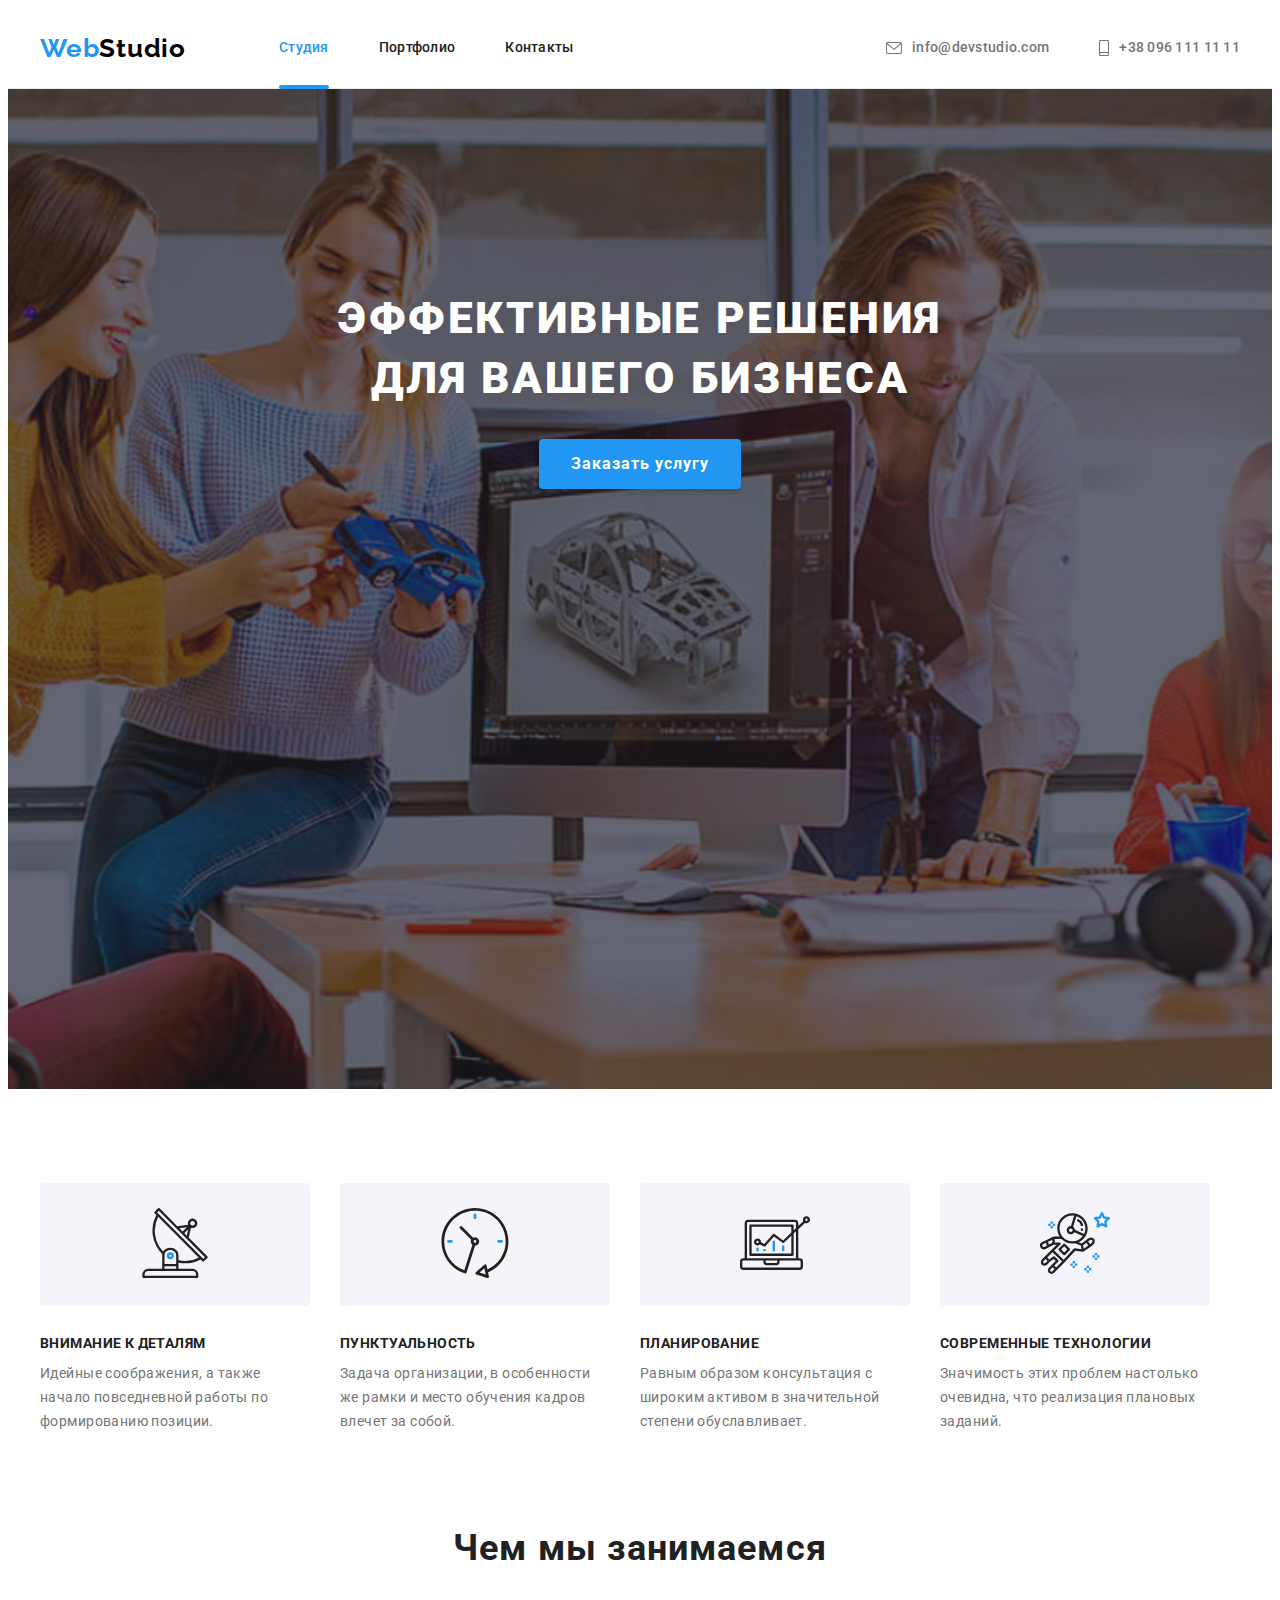
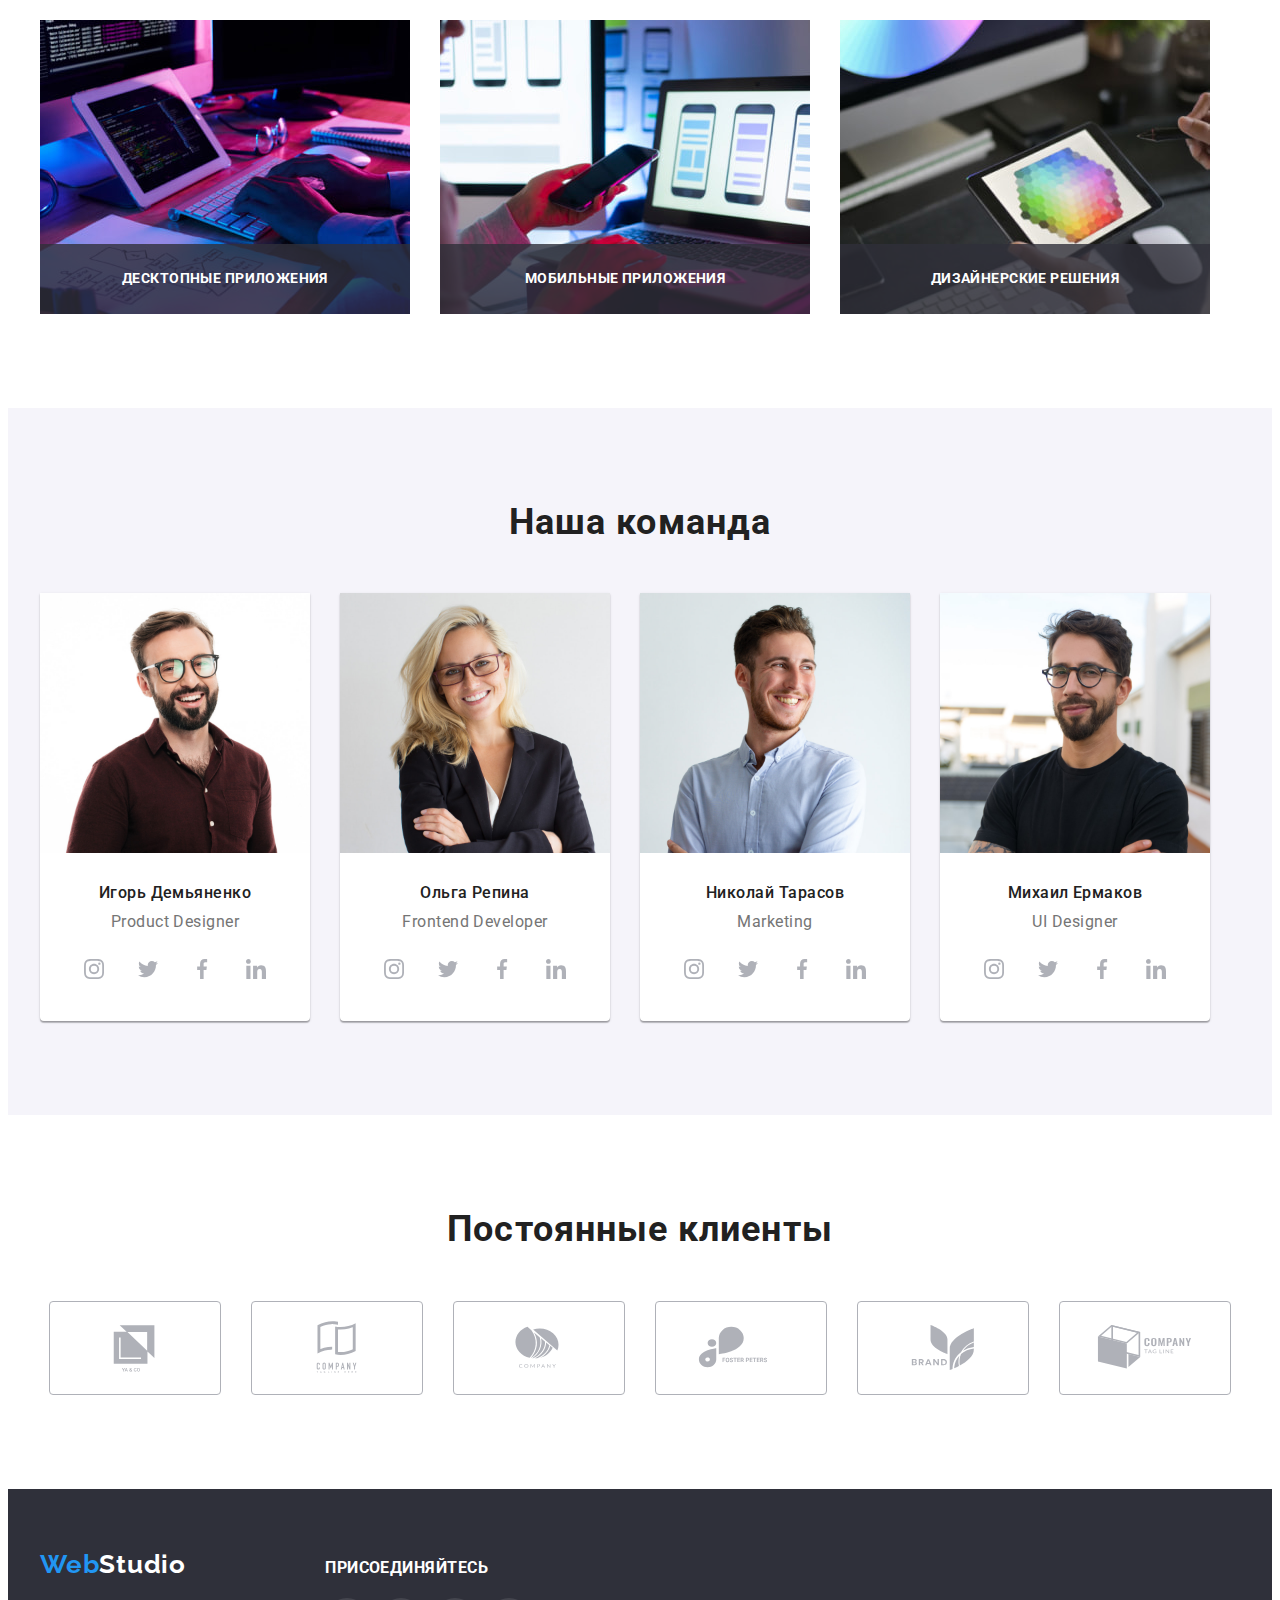
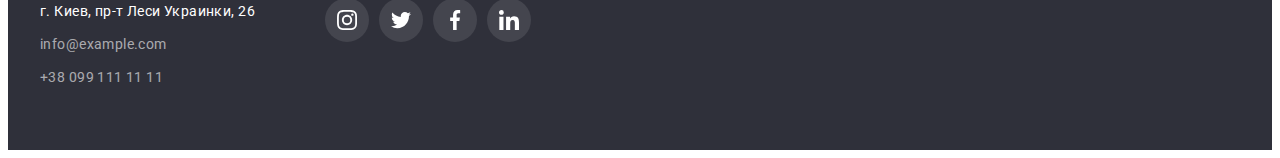
==== index.html @ eada3197 "Initial commit" ====
<!DOCTYPE html>
<html lang="ru">
  <head>
    <meta charset="UTF-8" />
    <meta http-equiv="X-UA-Compatible" content="IE=edge" />
    <meta name="viewport" content="width=device-width, initial-scale=1.0" />
    <title>Студия</title>
    <link rel="preconnect" href="https://fonts.googleapis.com" />
    <link rel="preconnect" href="https://fonts.gstatic.com" crossorigin />
    <link
      href="https://fonts.googleapis.com/css2?family=Raleway:wght@700&family=Roboto:wght@400;500;700;900&display=swap"
      rel="stylesheet"
    />
    <link
      rel="stylesheet"
      href="https://cdnjs.cloudflare.com/ajax/libs/modern-normalize/1.1.0/modern-normalize.min.css"
      integrity="sha512-wpPYUAdjBVSE4KJnH1VR1HeZfpl1ub8YT/NKx4PuQ5NmX2tKuGu6U/JRp5y+Y8XG2tV+wKQpNHVUX03MfMFn9Q=="
      crossorigin="anonymous"
      referrerpolicy="no-referrer"
    />
    <link rel="stylesheet" href="./css/styles.css" />
  </head>
  <body>
    <!--Хедер-->
    <header class="header">
      <div class="container header-container">
        <nav class="navigation">
          <a class="link-logo link header-logo" href="./index.html" lang="en"
            >Web<span class="logo-studio">Studio</span>
          </a>
          <ul class="nav-list list">
            <li class="nav-item">
              <a class="nav-link link current" href="./index.html">Студия</a>
            </li>
            <li class="nav-item">
              <a class="nav-link link" href="./portfolio.html">Портфолио</a>
            </li>
            <li class="nav-item">
              <a class="nav-link link" href="#">Контакты</a>
            </li>
          </ul>
        </nav>
        <ul class="contacts list">
          <li class="contacts-item">
            <a class="contacts-link link" href="mailto:info@devstudio.com">
              <svg class="icon-contacts" width="16" height="12">
                <use href="./images/sprite.svg#icon-envelope"></use>
              </svg>
              info@devstudio.com</a
            >
          </li>
          <li class="contacts-item">
            <a class="contacts-link link" href="tel:+380961111111">
              <svg class="icon-contacts" width="10" height="16">
                <use href="./images/sprite.svg#icon-smartphone"></use>
              </svg>
              +38 096 111 11 11</a
            >
          </li>
        </ul>
      </div>
    </header>
    <main>
      <!--Секция Hero-->
      <section class="hero section">
          <div class="container">
            <h1 class="hero-title">Эффективные решения для вашего бизнеса</h1>
            <button class="hero-btn" type="button" data-modal-open>Заказать услугу</button>
            <div class="backdrop is-hidden" data-modal>
              <div class="modal-wrapper">
                <button class="modal-btn" data-modal-close>
                  <svg width="18" height="18">
                    <use href="./images/sprite.svg#icon-close-icon-modal-form"></use>
                  </svg>
                </button>
              </div>
            </div>
          </div>
      </section>
      <!--Особенности-->
      <section class="benefits section">
        <div class="container">
          <h2 class="section-title visually-hidden">Особенности</h2>
          <ul class="benefits-list list">
            <li class="benefits-item">
              <div class="container-icon">
                <svg class="benefits-icon" width="70" height="70">
                  <use href="./images/sprite.svg#icon-antena"></use>
                </svg>
              </div>
              <h3 class="benefits-title">Внимание к деталям</h3>
              <p class="benefits-text">
                Идейные соображения, а также начало повседневной работы по формированию позиции.
              </p>
            </li>
            <li class="benefits-item">
              <div class="container-icon">
                <svg class="benefits-icon" width="70" height="70">
                  <use href="./images/sprite.svg#icon-clock"></use>
                </svg>
              </div>
              <h3 class="benefits-title">Пунктуальность</h3>
              <p class="benefits-text">
                Задача организации, в особенности же рамки и место обучения кадров влечет за собой.
              </p>
            </li>
            <li class="benefits-item">
              <div class="container-icon">
                <svg class="benefits-icon" width="70" height="70">
                  <use href="./images/sprite.svg#icon-diagram"></use>
                </svg>
              </div>
              <h3 class="benefits-title">Планирование</h3>
              <p class="benefits-text">
                Равным образом консультация с широким активом в значительной степени обуславливает.
              </p>
            </li>
            <li class="benefits-item">
              <div class="container-icon">
                <svg class="benefits-icon" width="70" height="70">
                  <use href="./images/sprite.svg#icon-astronaut"></use>
                </svg>
              </div>
              <h3 class="benefits-title">Современные технологии</h3>
              <p class="benefits-text">
                Значимость этих проблем настолько очевидна, что реализация плановых заданий.
              </p>
            </li>
          </ul>
        </div>
      </section>
      <!--Чем мы занимаемся-->
      <section class="work section">
        <div class="container">
          <h2 class="section-title">Чем мы занимаемся</h2>
          <ul class="work-list list">
            <li class="work-item">
              <img
                class="work-img"
                src="./images/work/box-1.jpg"
                alt="Разроботка структуры сайта"
                width="370"
                height="294"
              />
              <p class="work-text">Десктопные приложения</p>
            </li>
            <li class="work-item">
              <img
                class="work-img"
                src="./images/work/box-2.jpg"
                alt="Адаптивная разработка"
                width="370"
                height="294"
              />
              <p class="work-text">Мобильные приложения</p>
            </li>
            <li class="work-item">
              <img
                class="work-img"
                src="./images/work/box-3.jpg"
                alt="Цветовой дизайн"
                width="370"
                height="294"
              />
              <p class="work-text">Дизайнерские решения</p>
            </li>
          </ul>
        </div>
      </section>
      <!--Наша команда-->
      <section class="team section">
        <div class="container">
          <h2 class="section-title">Наша команда</h2>
          <ul class="team-list list">
            <li class="team-item">
              <img
                class="members-img"
                src="./images/team/product-designer.jpg"
                alt="Игорь Демьяненко"
                width="270"
                height="260"
              />
              <div class="members-group">
                <h3 class="members-title">Игорь Демьяненко</h3>
                <p class="members-position" lang="en">Product Designer</p>
                <ul class="socials-list list">
                  <li class="socials-items">
                    <a
                      class="socials-link link"
                      href="#"
                      target="_blank"
                      rel="noopener noreferrer"
                      aria-label="иконка Instagram"
                    >
                      <svg class="socials-icons" width="20" height="20">
                        <use href="./images/sprite.svg#icon-instagram"></use></svg
                    ></a>
                  </li>
                  <li class="socials-items">
                    <a
                      class="socials-link link"
                      href="#"
                      target="_blank"
                      rel="noopener noreferrer"
                      aria-label="иконка Twitter"
                    >
                      <svg class="socials-icons" width="20" height="20">
                        <use href="./images/sprite.svg#icon-twitter"></use></svg
                    ></a>
                  </li>
                  <li class="socials-items">
                    <a
                      class="socials-link link"
                      href="#"
                      target="_blank"
                      rel="noopener noreferrer"
                      aria-label="иконка Facebook"
                    >
                      <svg class="socials-icons" width="20" height="20">
                        <use href="./images/sprite.svg#icon-facebook"></use></svg
                    ></a>
                  </li>
                  <li class="socials-items">
                    <a
                      class="socials-link link"
                      href="#"
                      target="_blank"
                      rel="noopener noreferrer"
                      aria-label="иконка Linkedin"
                    >
                      <svg class="socials-icons" width="20" height="20">
                        <use href="./images/sprite.svg#icon-linkedin"></use></svg
                    ></a>
                  </li>
                </ul>
              </div>
            </li>
            <li class="team-item">
              <img
                class="members-img"
                src="./images/team/frontend-developer.jpg"
                alt="Ольга Репина"
                width="270"
                height="260"
              />
              <div class="members-group">
                <h3 class="members-title">Ольга Репина</h3>
                <p class="members-position" lang="en">Frontend Developer</p>
                <ul class="socials-list list">
                  <li class="socials-items">
                    <a
                      class="socials-link link"
                      href="#"
                      target="_blank"
                      rel="noopener noreferrer"
                      aria-label="иконка Instagram"
                    >
                      <svg class="socials-icons" width="20" height="20">
                        <use href="./images/sprite.svg#icon-instagram"></use></svg
                    ></a>
                  </li>
                  <li class="socials-items">
                    <a
                      class="socials-link link"
                      href="#"
                      target="_blank"
                      rel="noopener noreferrer"
                      aria-label="иконка Twitter"
                    >
                      <svg class="socials-icons" width="20" height="20">
                        <use href="./images/sprite.svg#icon-twitter"></use></svg
                    ></a>
                  </li>
                  <li class="socials-items">
                    <a
                      class="socials-link link"
                      href="#"
                      target="_blank"
                      rel="noopener noreferrer"
                      aria-label="иконка Facebook"
                    >
                      <svg class="socials-icons" width="20" height="20">
                        <use href="./images/sprite.svg#icon-facebook"></use></svg
                    ></a>
                  </li>
                  <li class="socials-items">
                    <a
                      class="socials-link link"
                      href="#"
                      target="_blank"
                      rel="noopener noreferrer"
                      aria-label="иконка Linkedin"
                    >
                      <svg class="socials-icons" width="20" height="20">
                        <use href="./images/sprite.svg#icon-linkedin"></use></svg
                    ></a>
                  </li>
                </ul>
              </div>
            </li>
            <li class="team-item">
              <img
                class="members-img"
                src="./images/team/marketing.jpg"
                alt="Николай Тарасов"
                width="270"
                height="260"
              />
              <div class="members-group">
                <h3 class="members-title">Николай Тарасов</h3>
                <p class="members-position" lang="en">Marketing</p>
                <ul class="socials-list list">
                  <li class="socials-items">
                    <a
                      class="socials-link link"
                      href="#"
                      target="_blank"
                      rel="noopener noreferrer"
                      aria-label="иконка Instagram"
                    >
                      <svg class="socials-icons" width="20" height="20">
                        <use href="./images/sprite.svg#icon-instagram"></use></svg
                    ></a>
                  </li>
                  <li class="socials-items">
                    <a
                      class="socials-link link"
                      href="#"
                      target="_blank"
                      rel="noopener noreferrer"
                      aria-label="иконка Twitter"
                    >
                      <svg class="socials-icons" width="20" height="20">
                        <use href="./images/sprite.svg#icon-twitter"></use></svg
                    ></a>
                  </li>
                  <li class="socials-items">
                    <a
                      class="socials-link link"
                      href="#"
                      target="_blank"
                      rel="noopener noreferrer"
                      aria-label="иконка Facebook"
                    >
                      <svg class="socials-icons" width="20" height="20">
                        <use href="./images/sprite.svg#icon-facebook"></use></svg
                    ></a>
                  </li>
                  <li class="socials-items">
                    <a
                      class="socials-link link"
                      href="#"
                      target="_blank"
                      rel="noopener noreferrer"
                      aria-label="иконка Linkedin"
                    >
                      <svg class="socials-icons" width="20" height="20">
                        <use href="./images/sprite.svg#icon-linkedin"></use></svg
                    ></a>
                  </li>
                </ul>
              </div>
            </li>
            <li class="team-item">
              <img
                class="members-img"
                src="./images/team/ui-designer.jpg"
                alt="Михаил Ермаков"
                width="270"
                height="260"
              />
              <div class="members-group">
                <h3 class="members-title">Михаил Ермаков</h3>
                <p class="members-position" lang="en">UI Designer</p>
                <ul class="socials-list list">
                  <li class="socials-items">
                    <a
                      class="socials-link link"
                      href="#"
                      target="_blank"
                      rel="noopener noreferrer"
                      aria-label="иконка Instagram"
                    >
                      <svg class="socials-icons" width="20" height="20">
                        <use href="./images/sprite.svg#icon-instagram"></use></svg
                    ></a>
                  </li>
                  <li class="socials-items">
                    <a
                      class="socials-link link"
                      href="#"
                      target="_blank"
                      rel="noopener noreferrer"
                      aria-label="иконка Twitter"
                    >
                      <svg class="socials-icons" width="20" height="20">
                        <use href="./images/sprite.svg#icon-twitter"></use></svg
                    ></a>
                  </li>
                  <li class="socials-items">
                    <a
                      class="socials-link link"
                      href="#"
                      target="_blank"
                      rel="noopener noreferrer"
                      aria-label="иконка Facebook"
                    >
                      <svg class="socials-icons" width="20" height="20">
                        <use href="./images/sprite.svg#icon-facebook"></use></svg
                    ></a>
                  </li>
                  <li class="socials-items">
                    <a
                      class="socials-link link"
                      href="#"
                      target="_blank"
                      rel="noopener noreferrer"
                      aria-label="иконка Linkedin"
                    >
                      <svg class="socials-icons" width="20" height="20">
                        <use href="./images/sprite.svg#icon-linkedin"></use></svg
                    ></a>
                  </li>
                </ul>
              </div>
            </li>
          </ul>
        </div>
      </section>
      <!--Постоянные клиенты-->
      <section class="clients section">
        <div class="container">
          <h2 class="section-title">Постоянные клиенты</h2>
          <ul class="clients-list list">
            <li class="clients-item">
              <a
                class="clients-link link"
                href="#"
                target="_blank"
                rel="noopener noreferrer"
                aria-label="иконка YA&GO"
              >
                <svg class="clients-icon" width="106" height="60">
                  <use href="./images/sprite.svg#icon-client-logo-1"></use>
                </svg>
              </a>
            </li>
            <li class="clients-item">
              <a
                class="clients-link link"
                href="#"
                target="_blank"
                rel="noopener noreferrer"
                aria-label="иконка Company tagline here"
              >
                <svg class="clients-icon" width="106" height="60">
                  <use href="./images/sprite.svg#icon-client-logo-2"></use>
                </svg>
              </a>
            </li>
            <li class="clients-item">
              <a
                class="clients-link link"
                href="#"
                target="_blank"
                rel="noopener noreferrer"
                aria-label="иконка Company"
              >
                <svg class="clients-icon" width="106" height="60">
                  <use href="./images/sprite.svg#icon-client-logo-3"></use>
                </svg>
              </a>
            </li>
            <li class="clients-item">
              <a
                class="clients-link link"
                href="#"
                target="_blank"
                rel="noopener noreferrer"
                aria-label="иконка Foster Peters"
                ><svg class="clients-icon" width="106" height="60">
                  <use href="./images/sprite.svg#icon-client-logo-4"></use></svg
              ></a>
            </li>
            <li class="clients-item">
              <a
                class="clients-link link"
                href="#"
                target="_blank"
                rel="noopener noreferrer"
                aria-label="иконка Brand"
              >
                <svg class="clients-icon" width="106" height="60">
                  <use href="./images/sprite.svg#icon-client-logo-5"></use>
                </svg>
              </a>
            </li>
            <li class="clients-item">
              <a
                class="clients-link link"
                href="#"
                target="_blank"
                rel="noopener noreferrer"
                aria-label="иконка Company Tag Line"
              >
                <svg class="clients-icon" width="106" height="60">
                  <use href="./images/sprite.svg#icon-client-logo-6"></use>
                </svg>
              </a>
            </li>
          </ul>
        </div>
      </section>
    </main>
    <!--Футер-->
    <footer class="footer">
      <div class="container join">
        <div class="container-address">
          <a class="link-logo link footer-logo" href="./index.html" lang="en"
            >Web<span class="footer-logo-studio">Studio</span>
          </a>
          <address class="footer-address">
            <ul class="footer-list list">
              <li class="footer-item">
                <a
                  class="footer-address link"
                  href="https://maps.app.goo.gl/owwXhyqhxYpqnWEB8"
                  target="_blank"
                  rel="noreferrer noopener"
                  >г. Киев, пр-т Леси Украинки, 26</a
                >
              </li>
              <li class="footer-item">
                <a class="footer-contact-item link" href="mailto:info@example.com"
                  >info@example.com</a
                >
              </li>
              <li class="footer-item">
                <a class="footer-contact-item link" href="tel:+380991111111">+38 099 111 11 11</a>
              </li>
            </ul>
          </address>
        </div>

        <div class="footer-join">
          <h3 class="join-title">Присоединяйтесь</h3>
          <ul class="join-list list">
            <li class="join-item">
              <a
                class="join-link link"
                href=""
                target="_blank"
                rel="noopener noreferrer"
                aria-label="иконка Instagram"
                ><svg class="join-icon" width="20" height="20">
                  <use href="./images/sprite.svg#icon-instagram"></use></svg
              ></a>
            </li>
            <li class="join-item">
              <a
                class="join-link link"
                href=""
                target="_blank"
                rel="noopener noreferrer"
                aria-label="иконка Twitter"
                ><svg class="join-icon" width="20" height="20">
                  <use href="./images/sprite.svg#icon-twitter"></use></svg
              ></a>
            </li>
            <li class="join-item">
              <a
                class="join-link link"
                href=""
                target="_blank"
                rel="noopener noreferrer"
                aria-label="иконка Facebook"
                ><svg class="join-icon" width="20" height="20">
                  <use href="./images/sprite.svg#icon-facebook"></use></svg
              ></a>
            </li>
            <li class="join-item">
              <a
                class="join-link link"
                href=""
                target="_blank"
                rel="noopener noreferrer"
                aria-label="иконка Linkedin"
              >
                <svg class="join-icon" width="20" height="20">
                  <use href="./images/sprite.svg#icon-linkedin"></use></svg
              ></a>
            </li>
          </ul>
        </div>
      </div>
    </footer>
    <script src="./js/modal.js"></script>
  </body>
</html>
---- css/styles.css ----
:root {
  /*fonts*/

  --main-font: 'Roboto', sans-serif;
  --secondary-font: 'Raleway', sans-serif;

  /*text-colors*/

  --main-txt-cl: #757575;
  --secondary-txt-cl: #212121;
  --accent-cl: #2196f3;
  --secondary-txt-white: #ffffff;
  --secondary-txt-black: #000000;

  /*background-colors*/

  --main-bg-cl: #ffffff;
  --secondary-bg-cl: #f5f4fa;
  --dark-bg-cl: #2f303a;
  --bgd-button: #2196f3;
  --secondary-bgd-button: #188ce8;

  /*border-colors*/
  --border-header: #ececec;
  --border-cards-portfolio: #eeeeee;

  /*icon-colors*/
  --icon-header-cl: #757575;
  --icon-main-color: #afb1b8;
  --icon-accent-cl: #2196f3;
  --icon-footer-color: #ffffff;

  /*animation*/
  --animation: 250ms cubic-bezier(0.4, 0, 0.2, 1);
}

body {
  font-family: var(--main-font);
  font-size: 14px;
  letter-spacing: 0.03em;
  color: var(--main-txt-cl);
}

h1,
h2,
h3,
h4,
h5,
h6,
p,
ul {
  margin: 0;
  padding: 0;
}

img {
  display: block;
  max-width: 100%;
  height: auto;
}

.container {
  width: 1200px;
  padding-right: 15px;
  padding-left: 15px;

  margin-right: auto;
  margin-left: auto;
}

.visually-hidden {
  position: absolute;
  white-space: nowrap;
  width: 1px;
  height: 1px;
  overflow: hidden;
  border: 0;
  padding: 0;
  clip: rect(0 0 0 0);
  clip-path: inset(50%);
  margin: -1px;
}

.link {
  text-decoration: none;
  color: currentColor;
}

.list {
  list-style: none;
}

.section {
  padding-top: 94px;
  padding-bottom: 94px;
}

/*-----------------
| Header section
-------------------*/
.header {
  border-bottom: 1px solid var(--border-header);
}
.header-container {
  display: flex;
}
.navigation {
  display: flex;
  align-items: center;
}

.header-logo {
  margin-right: 93px;
}
.link {
  font-weight: 500;
  font-size: 14px;
  line-height: 1.14;
  letter-spacing: 0.02em;
  color: var(--secondary-txt-cl);

  transition: color var(--animation);
}

.link-logo {
  font-family: var(--secondary-font);
  font-weight: 700;
  font-size: 26px;
  line-height: 1.19;
  letter-spacing: 0.03em;
  color: var(--accent-cl);
}

.logo-studio {
  color: var(--secondary-txt-black);
}

.link:hover,
.link:focus {
  color: var(--accent-cl);
}
.nav-list {
  display: flex;
}
.nav-item {
  margin-right: 50px;
}
.nav-item:last-child {
  margin-right: 0;
}

.nav-link {
  position: relative;
  display: block;
  padding-top: 32px;
  padding-bottom: 32px;
}
.nav-link.current::after{
  position: absolute;
  bottom: 0;
  left: 0;

  content: '';
  display: block;
  width: 100%;
  height: 4px;

  background-color: var(--bgd-button);
  border-radius: 2px;
  margin-bottom: -1px;
}

.contacts {
  display: flex;
  align-items: center;
  margin-left: auto;
}
.contacts-item {
  margin-right: 50px;
}

.contacts-item:last-child {
  margin-right: 0;
}

.contacts-link {
  display: flex;
  align-items: center;
  padding-top: 32px;
  padding-bottom: 32px;
  color: var(--main-txt-cl);
  transition: color var(--animation);
}
.contacts-link:hover .icon-contacts,
.contacts-link:focus .icon-contacts {
  fill: var(--icon-accent-cl);
}
.current {
  color: var(--accent-cl);
}


.icon-contacts {
  margin-right: 10px;
  fill: var(--icon-header-cl);
  transition: fill var(--animation);
}

/*======================
| Main content page studio
========================*/
/*-----------------
| Hero section
-------------------*/

.hero {
  padding-top: 200px;
  padding-bottom: 200px;
  text-align: center;
  background-color: var(--dark-bg-cl);

  max-width: 1600px;
  height: 600px;
  margin-left: auto;
  margin-right: auto;
  background-image: linear-gradient(to right, rgba(47, 48, 58, 0.4), rgba(47, 48, 58, 0.4)),
    url(../images/hero/bg-hero.jpg);
  background-repeat: no-repeat;
  background-position: center;
  background-size: cover;
}

.hero-title {
  width: 696px;
  margin-right: auto;
  margin-bottom: 30px;
  margin-left: auto;

  font-weight: 900;
  font-size: 44px;
  line-height: 1.36;
  text-align: center;
  letter-spacing: 0.06em;
  text-transform: uppercase;
  color: var(--secondary-txt-white);
}

.hero-btn {
  padding: 10px 32px;
  border: 0;
  box-shadow: 0px 4px 4px rgba(0, 0, 0, 0.15);
  border-radius: 4px;

  font-family: inherit;
  font-weight: 700;
  font-size: 16px;
  line-height: 1.88;
  align-items: center;
  text-align: center;
  letter-spacing: 0.06em;
  color: var(--secondary-txt-white);
  background-color: var(--bgd-button);
  cursor: pointer;

  transition: background-color var(--animation);
}

.hero-btn:hover,
.hero-btn:focus {
  background-color: var(--secondary-bgd-button);
}

.backdrop {
  position: fixed;
  top: 0;
  left: 0;
  width: 100%;
  height: 100%;
  background-color: rgba(0, 0, 0, 0.2);
  z-index: 1;
  transition: opacity 700ms ease, visibility 400ms ease-in-out;
}
.backdrop.is-hidden {
  opacity: 0;
  visibility: hidden;
  pointer-events: none;
}

.modal-wrapper{
  position: absolute;
  top: 50%;
  left: 50%;
  transform: translate(-50%,-50%);
  width: 528px;
  height: 581px;
  background-color: var(--main-bg-cl);
  box-shadow: 0px 1px 3px rgba(0, 0, 0, 0.12), 0px 1px 1px rgba(0, 0, 0, 0.14), 0px 2px 1px rgba(0, 0, 0, 0.2);
  border-radius: 4px;
  transition: transform 250ms ease-in-out 250ms, opacity 250ms ease-in-out 250ms;
}

.backdrop.is-hidden .modal-wrapper{
  transform: scale(.5);
  opacity: 0;
}
.backdrop.modal-wrapper{
  transform: scale(1);
  opacity: 1;
}

.modal-btn{
  position: absolute;
  top: 8px;
  right: 8px;

  display: flex;
  align-items: center;
  justify-content: center;
  padding: 0;
  width: 30px;
  height: 30px;

  border: 1px solid rgba(0, 0, 0, 0.1);
  border-radius: 50%;
  background-color: transparent;

  cursor: pointer;
}

/*-----------------
| Benefits section
-------------------*/
.benefits {
  padding-bottom: 0;
}
.benefits-list {
  display: flex;
}
.benefits-item {
  width: 270px;
  margin-right: 30px;
}
.container-icon {
  padding: 25px 100px;
  margin-bottom: 30px;
  background-color: var(--secondary-bg-cl);
  border-radius: 4px;
}

.benefits-item:last-child {
  margin-right: 0;
}

.benefits-title {
  margin-bottom: 10px;

  font-weight: 700;
  font-size: 14px;
  line-height: 1.14;
  letter-spacing: 0.03em;
  text-transform: uppercase;
  color: var(--secondary-txt-cl);
}
.benefits-text {
  font-size: 14px;
  line-height: 1.71;
  letter-spacing: 0.03em;
  color: currentColor;
}
/*-----------------
| Section What are we doing
-------------------*/
.section-title {
  margin-bottom: 50px;
  font-weight: 700;
  font-size: 36px;
  line-height: 1.16;
  text-align: center;
  letter-spacing: 0.03em;
  color: var(--secondary-txt-cl);
}
.work-list {
  display: flex;
  height: 294px;
}
.work-item {
  position: relative;
  margin-right: 30px;
}
.work-item:last-child {
  margin-right: 0;
}

.work-text {
  position: absolute;
  bottom: 0;
  right: 0;
  width: 100%;
  height: 70px;
  background-color: rgba(47, 48, 58, 0.8);
  display: flex;
  align-items: center;
  justify-content: center;

  font-family: var(--main-font);
  font-weight: 700;
  line-height: 1.14;
  text-align: center;
  text-transform: uppercase;
  color: var(--secondary-txt-white);
}


/*-----------------
| Section Our team
-------------------*/
.team {
  background-color: var(--secondary-bg-cl);
}
.team-list {
  display: flex;
}

.team-item {
  margin-right: 30px;
  background-color: var(--main-bg-cl);
  box-shadow: 0px 1px 3px rgba(0, 0, 0, 0.12), 0px 1px 1px rgba(0, 0, 0, 0.14),
    0px 2px 1px rgba(0, 0, 0, 0.2);
  border-radius: 0px 0px 4px 4px;
}
.team-item:last-child {
  margin-right: 0;
}
.members-group {
  padding-top: 30px;
  padding-bottom: 30px;
}

.members-title {
  margin-bottom: 10px;

  font-weight: 500;
  font-size: 16px;
  line-height: 1.19;
  text-align: center;
  letter-spacing: 0.03em;
  color: var(--secondary-txt-cl);
}
.members-position {
  margin-bottom: 16px;
  font-size: 16px;
  line-height: 1.19;
  text-align: center;
  letter-spacing: 0.03em;
  color: currentColor;
}
.socials-list {
  display: flex;
  justify-content: center;
  align-items: center;
}
.socials-items:not(:last-child) {
  margin-right: 10px;
}

.socials-link {
  display: flex;
  align-items: center;
  justify-content: center;

  width: 44px;
  height: 44px;
  background-color: #ffffff;
  border-radius: 50%;

  transition: background-color var(--animation);
}

.socials-link:hover,
.socials-link:focus {
  background-color: var(--icon-accent-cl);
}

.socials-icons {
  fill: var(--icon-main-color);
  transition: fill var(--animation);
}

.socials-link:hover .socials-icons,
.socials-link:focus .socials-icons {
  fill: var(--icon-footer-color);
}

/*-----------------
| Clients section
-------------------*/
.clients-list {
  display: flex;
  align-items: center;
  justify-content: center;
}
.clients-item:not(:last-child) {
  margin-right: 30px;
}

.clients-link {
  display: flex;
  align-items: center;
  justify-content: center;

  width: 170px;
  height: 92px;
  border: 1px solid var(--icon-main-color);
  border-radius: 4px;

  transition: border var(--animation);
}
.clients-link:hover,
.clients-link:focus {
  border: 1px solid var(--icon-accent-cl);
}
.clients-link:hover .clients-icon,
.clients-link:focus .clients-icon {
  fill: var(--icon-accent-cl);
}
.clients-icon {
  fill: var(--icon-main-color);

  transition: fill var(--animation);
}

/*-----------------
| Footer section
-------------------*/
.footer {
  padding-top: 60px;
  padding-bottom: 60px;
  background-color: var(--dark-bg-cl);
}
.join{
  display: flex;
  align-items: baseline;
}
.container-address{
  margin-right: 70px;
}
.footer-logo {
  display: block;
  margin-bottom: 20px;
}
.footer-logo-studio {
  color: var(--secondary-txt-white);
}
.footer-address {
  font-style: normal;
}
.footer-address {
  font-weight: 400;
  font-size: 14px;
  line-height: 1.71;
  letter-spacing: 0.03em;
  color: var(--secondary-txt-white);

  transition: color var(--animation);
}
.footer-address:hover,
.footer-address:focus {
  color: var(--accent-cl);
}
.footer-item {
  margin-bottom: 9px;
}
.footer-item:last-child {
  margin-bottom: 0;
}
.footer-contact-item {
  font-weight: 400;
  font-size: 14px;
  line-height: 1.71;
  letter-spacing: 0.03em;
  color: rgba(255, 255, 255, 0.6);

  transition: color var(--animation);
}
.footer-contact-item:hover,
.footer-contact-item:focus {
  color: var(--accent-cl);
}

.join-title {
  margin-bottom: 20px;

  font-weight: 700;
  line-height: 1.14;
  letter-spacing: 0.03em;
  text-transform: uppercase;
  color: var(--secondary-txt-white);
}

.join-list {
  display: flex;
  align-items: center;
  justify-content: center;
}

.join-item:not(:last-child) {
  margin-right: 10px;
}

.join-link {
  display: flex;
  align-items: center;
  justify-content: center;

  width: 44px;
  height: 44px;
  background-color: rgba(255, 255, 255, 0.1);
  border-radius: 50%;

  transition: background-color var(--animation);
}
.join-link:hover,
.join-link:focus {
  background-color: var(--icon-accent-cl);
}

.join-icon {
  fill: var(--icon-footer-color);
}

/*======================
| Main content page portfolio
========================*/
.portfolio-list {
  display: flex;
  justify-content: center;
  margin-bottom: 50px;
}
.portfolio-item {
  margin-right: 8px;
}
.portfolio-item:last-child {
  margin-right: 0;
}
.portfolio-btn {
  padding-top: 6px;
  padding-right: 22px;
  padding-bottom: 6px;
  padding-left: 22px;

  font-family: inherit;
  font-weight: 500;
  font-size: 16px;
  line-height: 1.62;
  text-align: center;
  letter-spacing: 0.03em;
  color: var(--secondary-txt-cl);
  background-color: var(--secondary-bg-cl);
  border: none;
  border-radius: 4px;
  cursor: pointer;

  transition: background-color var(--animation), color var(--animation), box-shadow var(--animation);
}

.portfolio-btn:hover,
.portfolio-btn:focus {
  color: var(--secondary-txt-white);
  background-color: var(--bgd-button);
  box-shadow: 0px 3px 1px rgba(0, 0, 0, 0.1), 0px 1px 2px rgba(0, 0, 0, 0.08),
    0px 2px 2px rgba(0, 0, 0, 0.12);
}

.portfolio-cards {
  display: flex;
  flex-wrap: wrap;
}
.portfolio-cards-item {
  width: 370px;
  margin-right: 30px;
  margin-bottom: 30px;
  background-color: var(--main-bg-cl);
}
.portfolio-cards-item:nth-child(3n) {
  margin-right: 0;
}
.portfolio-cards-item:nth-last-child(-n + 3) {
  margin-bottom: 0;
}

.portfolio-link {
  display: block;
  text-decoration: none;
  color: currentColor;
  transition: box-shadow var(--animation);
}
.portfolio-link:hover,
.portfolio-link:focus {
  box-shadow: 0px 1px 1px rgba(0, 0, 0, 0.12), 0px 4px 4px rgba(0, 0, 0, 0.06),
    1px 4px 6px rgba(0, 0, 0, 0.16);
}
.img-container {
  position: relative;
  overflow: hidden;
}
.cards-overlay-text {
  position: absolute;
  top: 0;
  left: 0;
  width: 100%;
  height: 100%;
  background-color: rgba(33, 150, 243, 0.9);
  padding: 63px 24px;
  font-family: var(--main-font);
  font-size: 18px;
  line-height: 1.56;
  letter-spacing: 0.03em;
  color: var(--secondary-txt-white);
  transform: translateY(101%);
  transition: transform var(--animation);
}
.portfolio-link:hover .cards-overlay-text,
.portfolio-link:focus .cards-overlay-text {
  transform: translateY(0);
}
.card-group {
  padding-top: 20px;
  padding-right: 24px;
  padding-bottom: 20px;
  padding-left: 24px;
  border: 1px solid var(--border-cards-portfolio);
  border-top: none;
}
.cards-title {
  margin-bottom: 4px;
  font-weight: 700;
  font-size: 18px;
  line-height: 2;
  letter-spacing: 0.06em;
  color: var(--secondary-txt-cl);
}
.cards-text {
  font-size: 16px;
  line-height: 1.88;
  letter-spacing: 0.03em;
  color: currentColor;
}
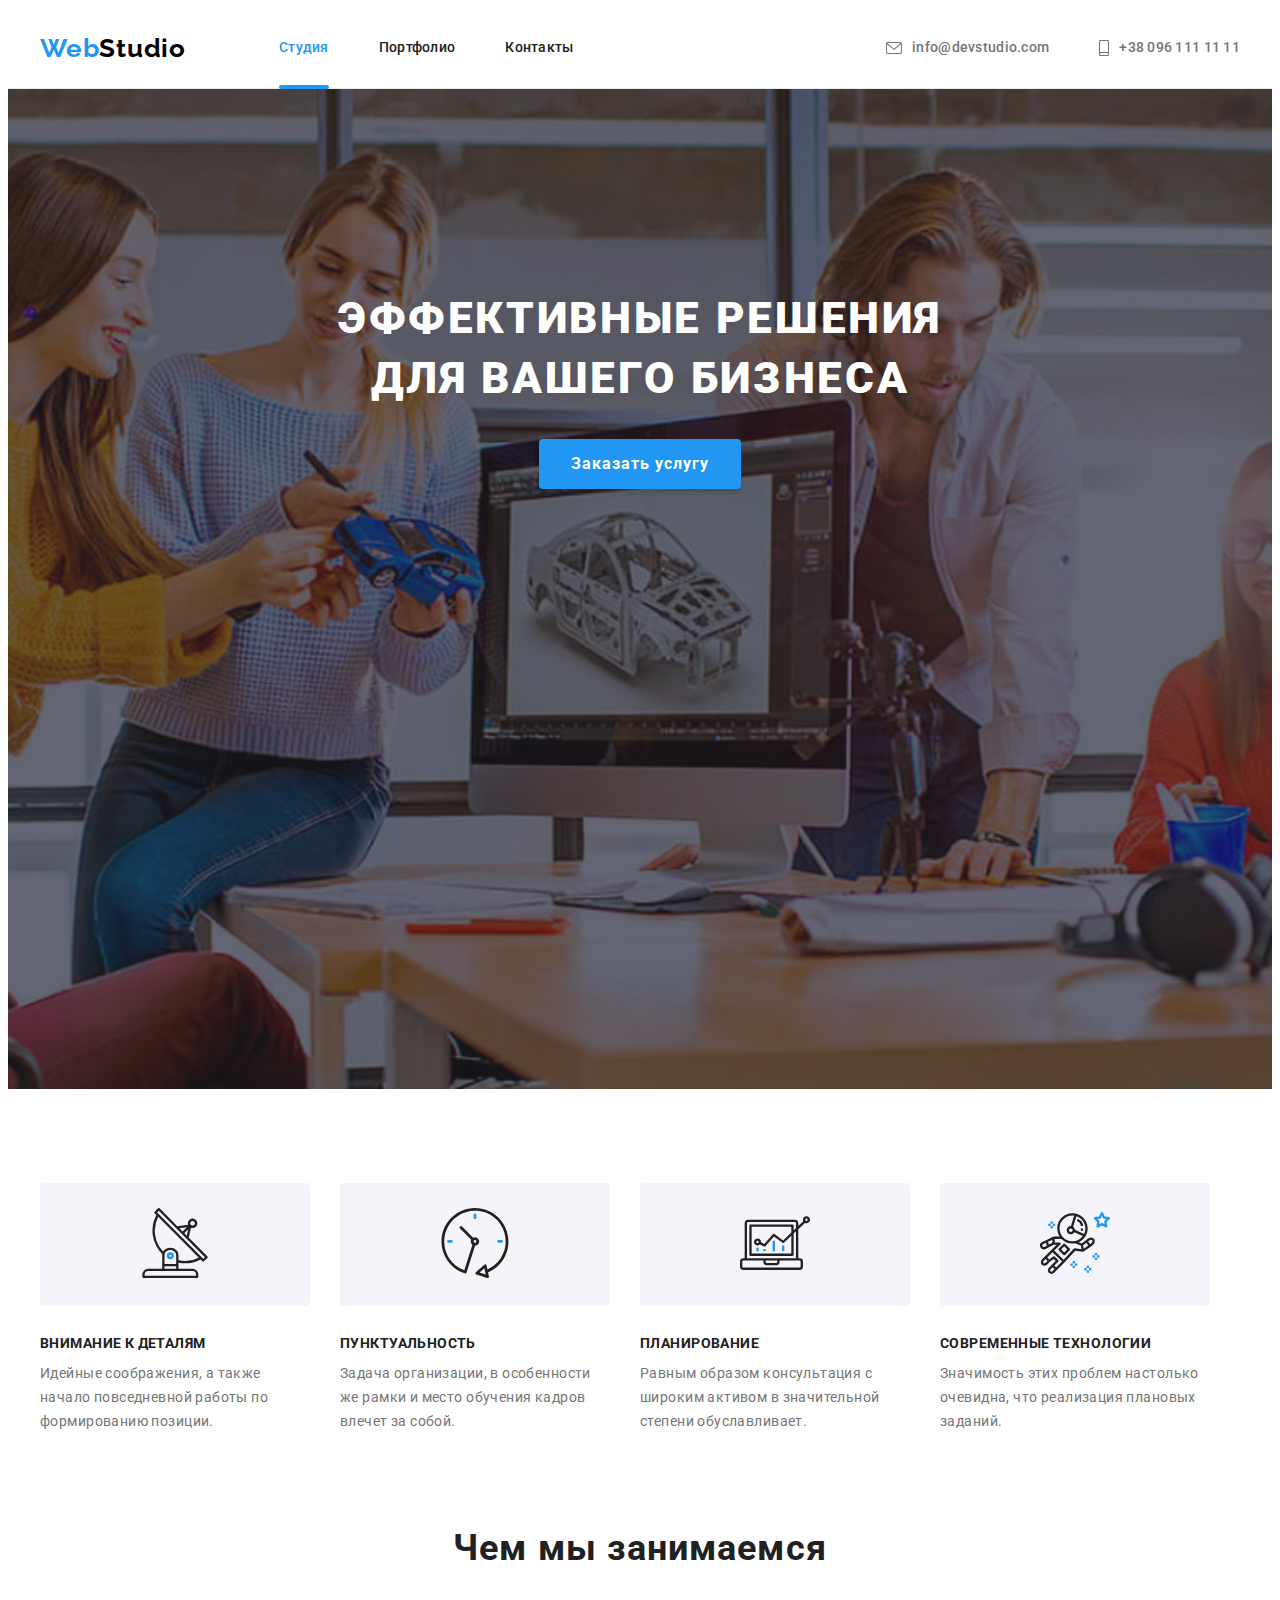
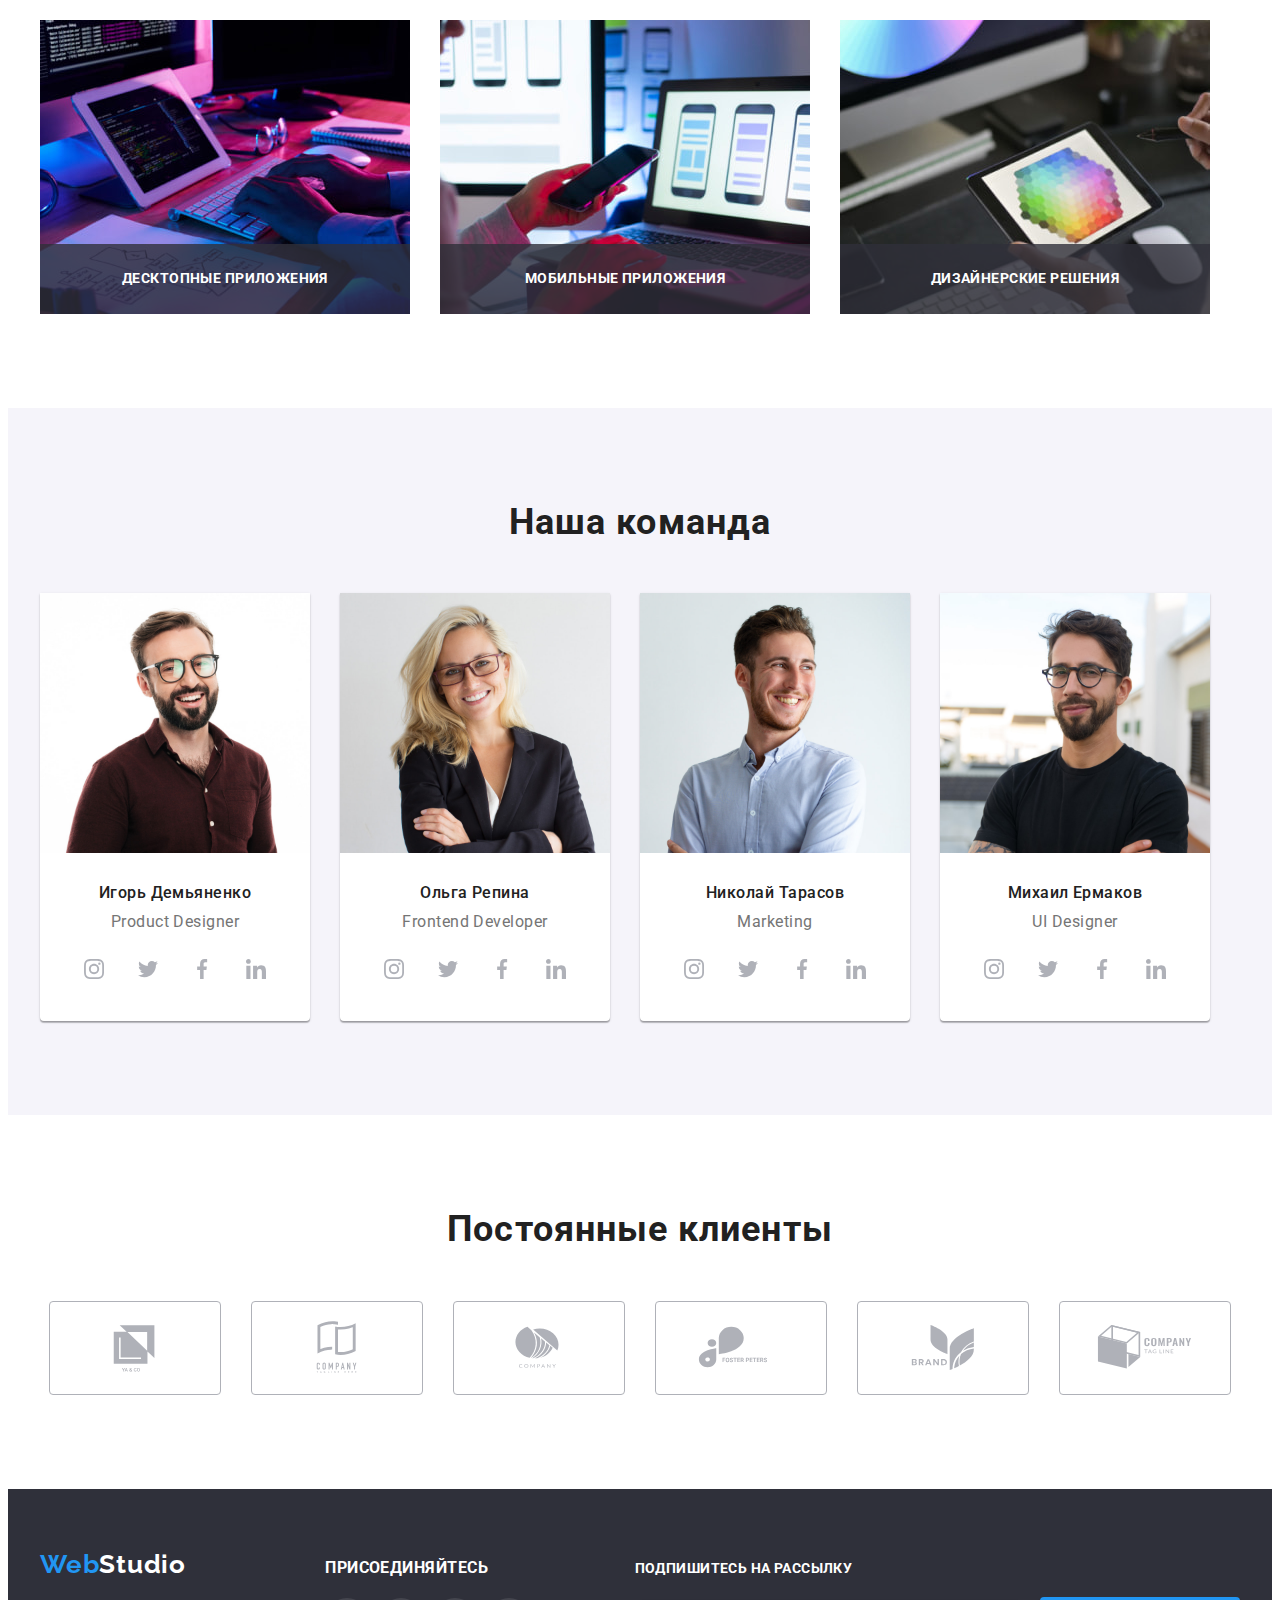
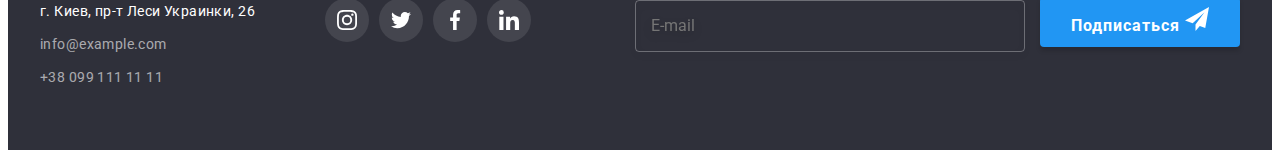
==== commit cc7c823f: "Add form in footer" ====
--- a/index.html
+++ b/index.html
@@ -592,7 +592,22 @@
             </li>
           </ul>
         </div>
+
+        <!--Форма подписки-->
+        <div class="footer-right-side">
+          <strong class="footer-form-title">Подпишитесь на рассылку</strong>
+          <form class="footer-form">
+            <label for="email"></label>
+            <input class="footer-form-input" type="email" name="email" id="email" placeholder="E-mail">
+            <button  class="footer-form-btn" type="submit">Подписаться
+              <svg class="footer-form-icon" width="24" height="24">
+              <use href="./images/sprite.svg#icon-icon-send"></use>
+              </svg>
+            </button>
+            </form>
+          </div>
       </div>
+      
     </footer>
     <script src="./js/modal.js"></script>
   </body>
--- a/css/styles.css
+++ b/css/styles.css
@@ -628,6 +628,72 @@
   fill: var(--icon-footer-color);
 }
 
+/*Форма подписки*/
+.footer-form-title{
+  display: block;
+  margin-bottom: 20px;
+  
+  font-family: var(--main-font);
+  font-weight: 700;
+  line-height: 1.14;
+  text-transform: uppercase;
+  color: var(--secondary-txt-white);
+  }
+
+.footer-right-side{
+  margin-left: auto;
+}
+
+.footer-form-input{
+  padding: 15px;
+  width: 358px;
+  margin-right: 12px;
+  background-color: transparent;
+  border: 1px solid rgba(255, 255, 255, 0.3);
+  filter: drop-shadow(0px 4px 4px rgba(0, 0, 0, 0.15));
+  border-radius: 4px;
+  font-family: var(--main-font);
+  font-size: 16px;
+  line-height: 1.25;
+  align-items: center;
+  color: rgba(255, 255, 255, 0.6);
+  transition: border var(--animation);
+  cursor: pointer;
+}
+.footer-form-input:hover, .footer-form-input:focus{
+  border-color: var(--accent-cl);
+}
+
+.footer-form-btn{
+align-items: center;
+text-align: center;
+
+background-color: var(--bgd-button);
+box-shadow: 0px 4px 4px rgba(0, 0, 0, 0.15);
+border-radius: 4px;
+border: none;
+gap: 10px;
+width: 200px;
+height: 50px;
+padding: 10px 29px;
+font-family: var(--main-font);
+font-weight: 700;
+font-size: 16px;
+line-height: 1.88;
+letter-spacing: 0.06em;
+color: var(--main-bg-cl);
+transition: background-color var(--animation);
+cursor: pointer;
+}
+
+.footer-form-btn:hover,.footer-form-btn:focus{
+background-color: var(--secondary-bgd-button);
+}
+.footer-form-icon{
+  fill: var(--icon-footer-color);
+}
+
+
 /*======================
 | Main content page portfolio
 ========================*/
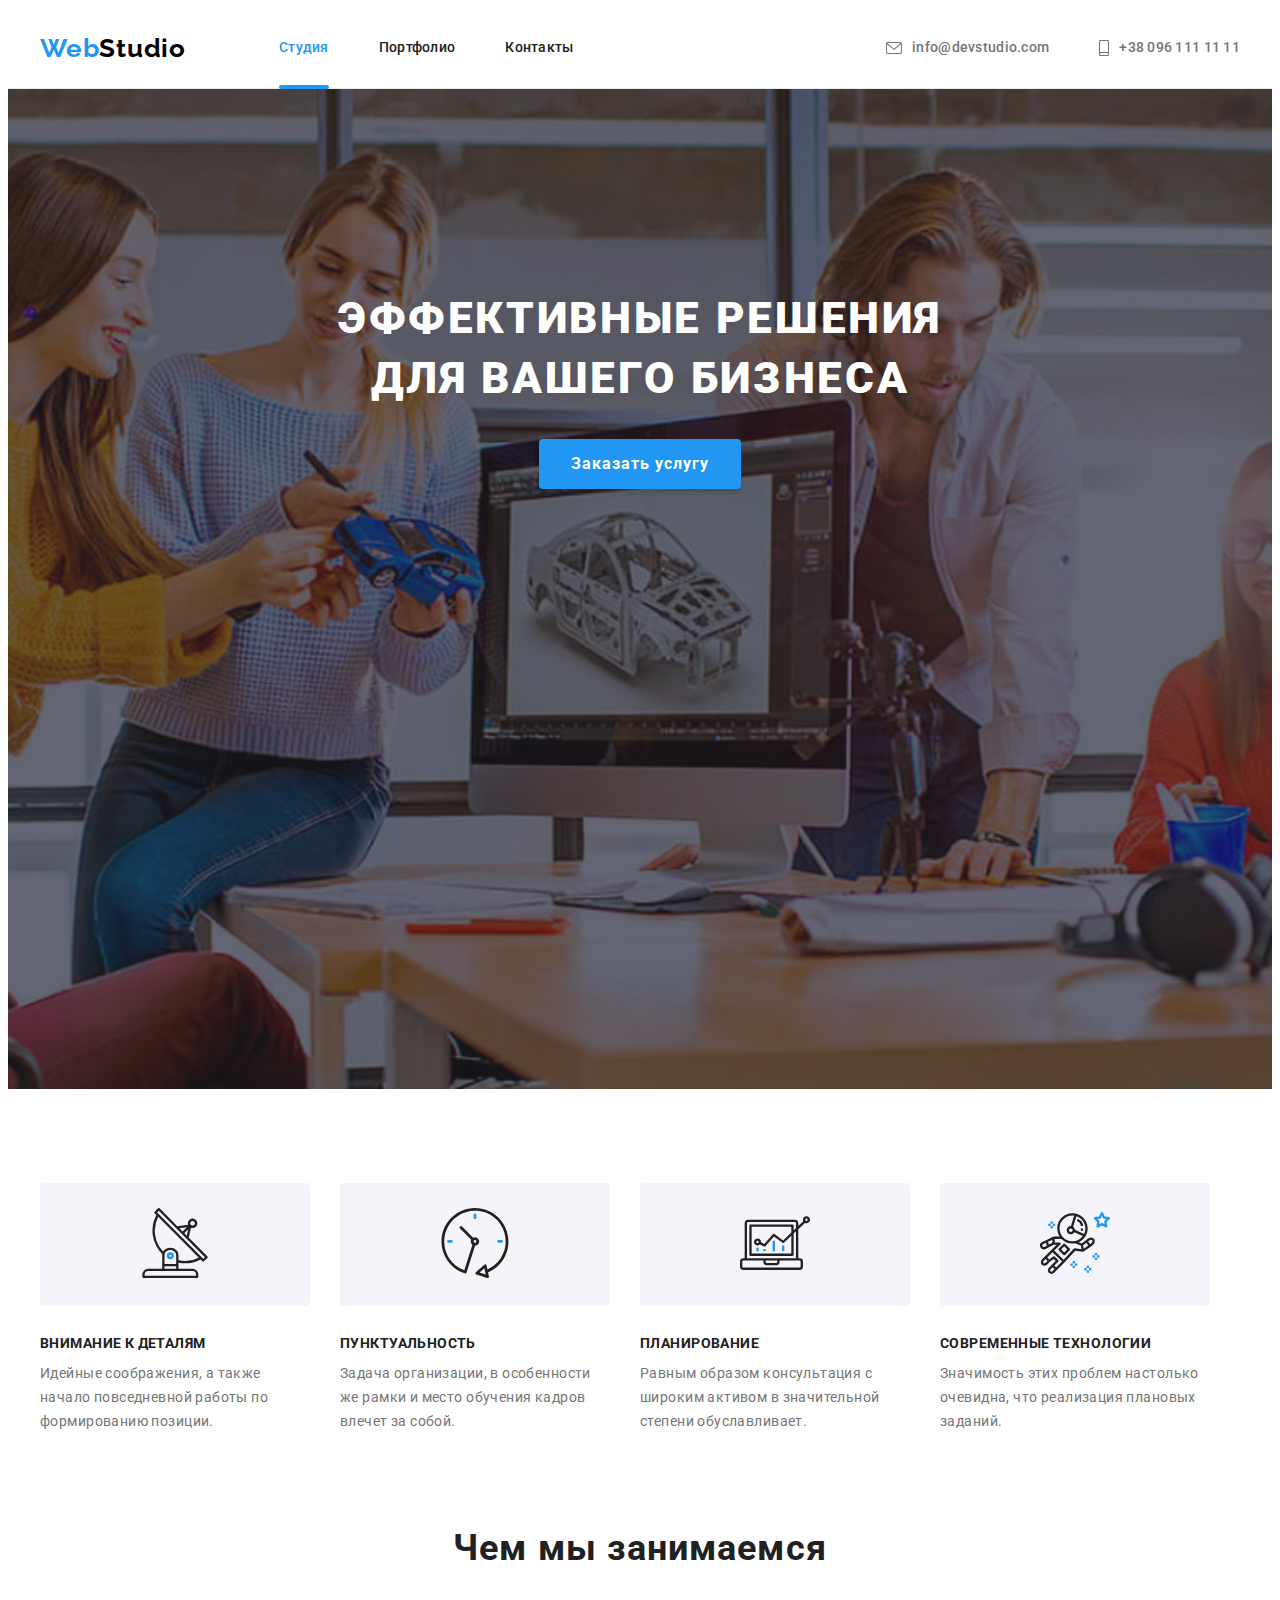
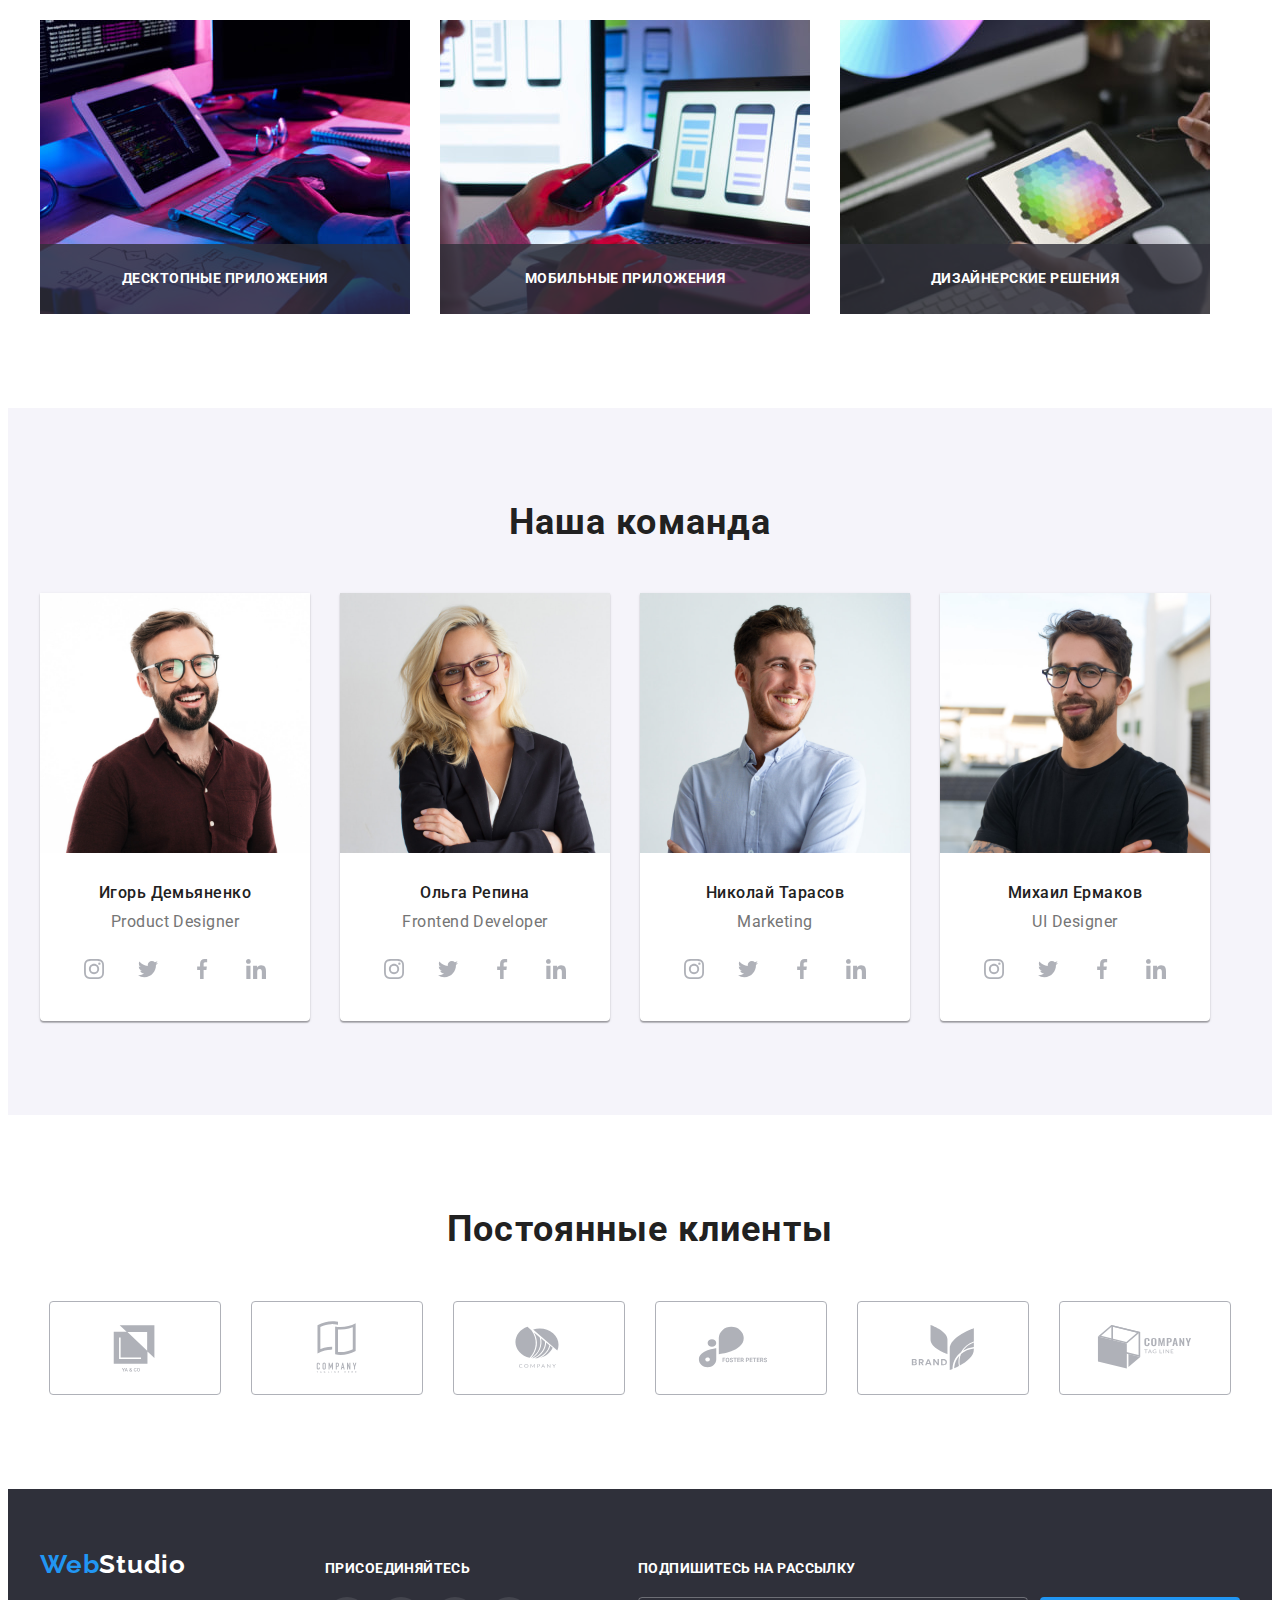
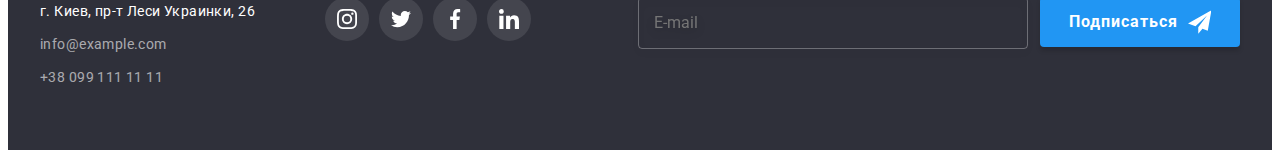
==== commit 031740dd: "Update styles in forms footer and form window" ====
--- a/index.html
+++ b/index.html
@@ -63,19 +63,98 @@
     <main>
       <!--Секция Hero-->
       <section class="hero section">
-          <div class="container">
-            <h1 class="hero-title">Эффективные решения для вашего бизнеса</h1>
-            <button class="hero-btn" type="button" data-modal-open>Заказать услугу</button>
-            <div class="backdrop is-hidden" data-modal>
-              <div class="modal-wrapper">
-                <button class="modal-btn" data-modal-close>
-                  <svg width="18" height="18">
-                    <use href="./images/sprite.svg#icon-close-icon-modal-form"></use>
+        <div class="container">
+          <h1 class="hero-title">Эффективные решения для вашего бизнеса</h1>
+          <button class="hero-btn" type="button" data-modal-open>Заказать услугу</button>
+          <div class="backdrop is-hidden" data-modal>
+            <div class="modal-wrapper">
+              <button class="modal-btn" data-modal-close>
+                <svg width="18" height="18">
+                  <use href="./images/sprite.svg#icon-close-icon-modal-form"></use>
+                </svg>
+              </button>
+              <form class="modal-form">
+                <strong class="modal-title">Оставьте свои данные, мы вам перезвоним</strong>
+                <label class="form-modal-group" for="user-name">
+                  <span class="form-modal-label">Имя</span>
+                  <input
+                    class="form-modal-input"
+                    type="text"
+                    name="user-name"
+                    id="user-name"
+                    minlength="3"
+                    placeholder=""
+                    required
+                  />
+                  <svg class="form-modal-icon" width="18" height="18">
+                    <use href="./images/icons.svg#icon-person-black"></use>
                   </svg>
-                </button>
-              </div>
+                </label>
+
+                <label class="form-modal-group" for="user-telephone">
+                  <span class="form-modal-label">Телефон</span>
+                  <input
+                    class="form-modal-input"
+                    type="tel"
+                    name="user-telephone"
+                    id="user-telephone"
+                    placeholder=""
+                    required
+                  />
+                  <svg class="form-modal-icon" width="18" height="18">
+                    <use href="./images/icons.svg#icon-phone-black"></use>
+                  </svg>
+                </label>
+
+                <label class="form-modal-group" for="user-email">
+                  <span class="form-modal-label">Почта</span>
+                  <input
+                    class="form-modal-input"
+                    type="email"
+                    name="user-email"
+                    id="user-email"
+                    placeholder=""
+                    required
+                  />
+                  <svg class="form-modal-icon" width="18" height="18">
+                    <use href="./images/icons.svg#icon-email-black"></use>
+                  </svg>
+                </label>
+                <label class="form-modal-group" for="comments">
+                  <span class="form-modal-label">Комментарий</span>
+                  <textarea
+                    class="form-modal-comments"
+                    name="comments"
+                    id="comments"
+                    rows="10"
+                    placeholder="Введите текст"
+                  ></textarea>
+                </label>
+
+                <label class="form-policy-group">
+                  <input class="checkbox visually-hidden" type="checkbox" tabindex="-1" id="checkbox-label" />
+                  <span
+                    class="custom-checkbox"
+                    tabindex="0"
+                    role="checkbox"
+                    aria-checked="false"
+                    aria-labelledby="checkbox-label"
+                  >
+                  <svg class="form-modal-icon-check" width="16" height="15">
+                    <use href="./images/icons.svg#icon-Vector"></use>
+                  </svg>
+                </span>
+                  <span class="form-policy-desc"
+                    >Соглашаюсь с рассылкой и принимаю
+                    <a class="form-police-link" href="">Условия договора</a></span
+                  >
+                </label>
+
+                <button class="submit-btn" type="submit">Отправить</button>
+              </form>
             </div>
           </div>
+        </div>
       </section>
       <!--Особенности-->
       <section class="benefits section">
@@ -543,7 +622,7 @@
         </div>
 
         <div class="footer-join">
-          <h3 class="join-title">Присоединяйтесь</h3>
+          <p class="join-title">Присоединяйтесь</p>
           <ul class="join-list list">
             <li class="join-item">
               <a
@@ -595,19 +674,25 @@
 
         <!--Форма подписки-->
         <div class="footer-right-side">
-          <strong class="footer-form-title">Подпишитесь на рассылку</strong>
+          <p class="footer-form-title">Подпишитесь на рассылку</p>
           <form class="footer-form">
             <label for="email"></label>
-            <input class="footer-form-input" type="email" name="email" id="email" placeholder="E-mail">
-            <button  class="footer-form-btn" type="submit">Подписаться
+            <input
+              class="footer-form-input"
+              type="email"
+              name="email"
+              id="email"
+              placeholder="E-mail"
+            />
+            <button class="footer-form-btn" type="submit">
+              Подписаться
               <svg class="footer-form-icon" width="24" height="24">
-              <use href="./images/sprite.svg#icon-icon-send"></use>
+                <use href="./images/icons.svg#icon-icon-send"></use>
               </svg>
             </button>
-            </form>
-          </div>
+          </form>
+        </div>
       </div>
-      
     </footer>
     <script src="./js/modal.js"></script>
   </body>
--- a/css/styles.css
+++ b/css/styles.css
@@ -29,6 +29,7 @@
   --icon-main-color: #afb1b8;
   --icon-accent-cl: #2196f3;
   --icon-footer-color: #ffffff;
+  --icon-modal:#212121;
 
   /*animation*/
   --animation: 250ms cubic-bezier(0.4, 0, 0.2, 1);
@@ -39,6 +40,7 @@
   font-size: 14px;
   letter-spacing: 0.03em;
   color: var(--main-txt-cl);
+  background-color: var(--main-bg-cl);
 }
 
 h1,
@@ -293,6 +295,7 @@
   transform: translate(-50%,-50%);
   width: 528px;
   height: 581px;
+  padding: 40px;
   background-color: var(--main-bg-cl);
   box-shadow: 0px 1px 3px rgba(0, 0, 0, 0.12), 0px 1px 1px rgba(0, 0, 0, 0.14), 0px 2px 1px rgba(0, 0, 0, 0.2);
   border-radius: 4px;
@@ -325,6 +328,190 @@
   background-color: transparent;
 
   cursor: pointer;
+}
+
+.modal-btn:hover,
+.modal-btn:focus{
+  fill: var(--icon-accent-cl);
+  border: 1px solid var(--icon-accent-cl);
+}
+
+.modal-title{
+display: block;
+font-family: var(--main-font);
+font-weight: 700;
+font-size: 20px;
+line-height: 1.15;
+text-align: center;
+color: var(--secondary-txt-cl);
+margin-bottom: 12px;
+}
+.form-modal-group,.form-policy-group{
+  display: block;
+  margin-bottom: 10px;
+}
+.form-modal-group {
+  position: relative;
+}
+
+.form-modal-label {
+  position: relative;
+  display: block;
+  text-align: left;
+  margin-bottom: 4px;
+  font-family: var(--main-font);
+  font-size: 12px;
+  line-height: 1.17;
+  letter-spacing: 0.01em;
+  color: var(--main-txt-cl);
+}
+
+.form-modal-input{
+  width: 100%;
+  padding: 12px 12px 12px 42px;
+  border: 1px solid rgba(33, 33, 33, 0.2);
+  border-radius: 4px;
+  outline: transparent;
+  cursor: pointer;
+
+  transition: border var(--animation);
+}
+.form-modal-icon {
+  position: absolute;
+  bottom: 11px;
+  left: 12px;
+
+  fill: var(--icon-modal);
+  transition: fill var(--animation);
+}
+
+.form-modal-input:focus{
+  border: 1px solid var(--accent-cl);
+}
+.form-modal-input:focus~.form-modal-icon {
+  fill: var(--accent-cl);
+}
+
+.form-modal-group:focus-within .form-modal-input,
+.form-modal-group:hover .form-modal-input{
+  border: 1px solid var(--accent-cl);
+}
+.form-modal-group:focus-within .form-modal-icon,
+.form-modal-group:hover .form-modal-icon{
+  fill: var(--accent-cl);
+}
+
+.form-modal-comments{
+  display: block;
+  width: 448px;
+  height: 120px;
+  padding: 12px 16px;
+  resize: none;
+  border: 1px solid rgba(33, 33, 33, 0.2);
+  border-radius: 4px;
+  outline: 0;
+  cursor: pointer;
+
+  transition: border var(--animation);
+}
+.form-modal-comments:focus{
+  border: 1px solid var(--accent-cl);
+}
+.form-modal-group:focus-within .form-modal-comments,
+.form-modal-group:hover .form-modal-comments{
+  border: 1px solid var(--accent-cl);
+}
+
+.form-policy-group {
+  position: relative;
+  display: flex;
+  align-items: center;
+  justify-content: center;
+  color: var(--secondary-txt-black);
+}
+.checkbox{
+  position: absolute;
+  width: 1px;
+  height: 1px;
+  margin: -1px;
+  border: 0;
+  padding: 0;
+  white-space: nowrap;
+  clip-path: inset(100%);
+  clip: rect(0 0 0 0);
+  overflow: hidden;
+}
+.custom-checkbox {
+  width: 16px;
+  height: 15px;
+  margin-right: 7px;
+
+  display: flex;
+  align-items: center;
+  justify-content: center;
+
+  border-radius: 2px;
+  outline: 2px solid var(--icon-modal);
+  outline-offset: -2px;
+
+  transition: background-color var(--animation), outline var(--animation);
+}
+
+.custom-checkbox:hover,
+.custom-checkbox:focus{
+  outline: 2px solid var(--icon-accent-cl)
+}
+
+.checkbox:checked+.custom-checkbox {
+  background-color: var(--icon-accent-cl);
+  outline: none;
+}
+
+.form-modal-icon-check {
+  fill: var(--icon-footer-color);
+  opacity: 0;
+  transition: opacity var(--animation);
+}
+
+.checkbox:checked+.custom-checkbox .form-modal-icon-check {
+  opacity: 1;
+}
+
+.form-policy-desc{
+font-family: var(--main-font);
+font-size: 14px;
+line-height: 1.71;
+color: var(--main-txt-cl);
+}
+.form-police-link{
+  color: var(--accent-cl);
+  text-decoration-line: underline;
+}
+
+.submit-btn{
+  display: block;
+  margin: 0 auto;
+  padding: 10px 55px;
+  margin-top: 30px;
+
+  background-color: var(--bgd-button);
+  box-shadow: 0px 4px 4px rgba(0, 0, 0, 0.15);
+  border-radius: 4px;
+  border: none;
+
+  font-family: var(--main-font);
+  font-weight: 700;
+  font-size: 16px;
+  line-height: 1.88;
+  letter-spacing: 0.06em;
+  color: var(--main-bg-cl);
+
+  cursor: pointer;
+  transition: background-color var(--animation);
+}
+
+.submit-btn:hover,.submit-btn:focus{
+  background-color: var(--secondary-bgd-button);
 }
 
 /*-----------------
@@ -639,7 +826,9 @@
   text-transform: uppercase;
   color: var(--secondary-txt-white);
   }
-
+.footer-form{
+  display: flex;
+}
 .footer-right-side{
   margin-left: auto;
 }
@@ -665,6 +854,7 @@
 }
 
 .footer-form-btn{
+display: flex;
 align-items: center;
 text-align: center;
 
